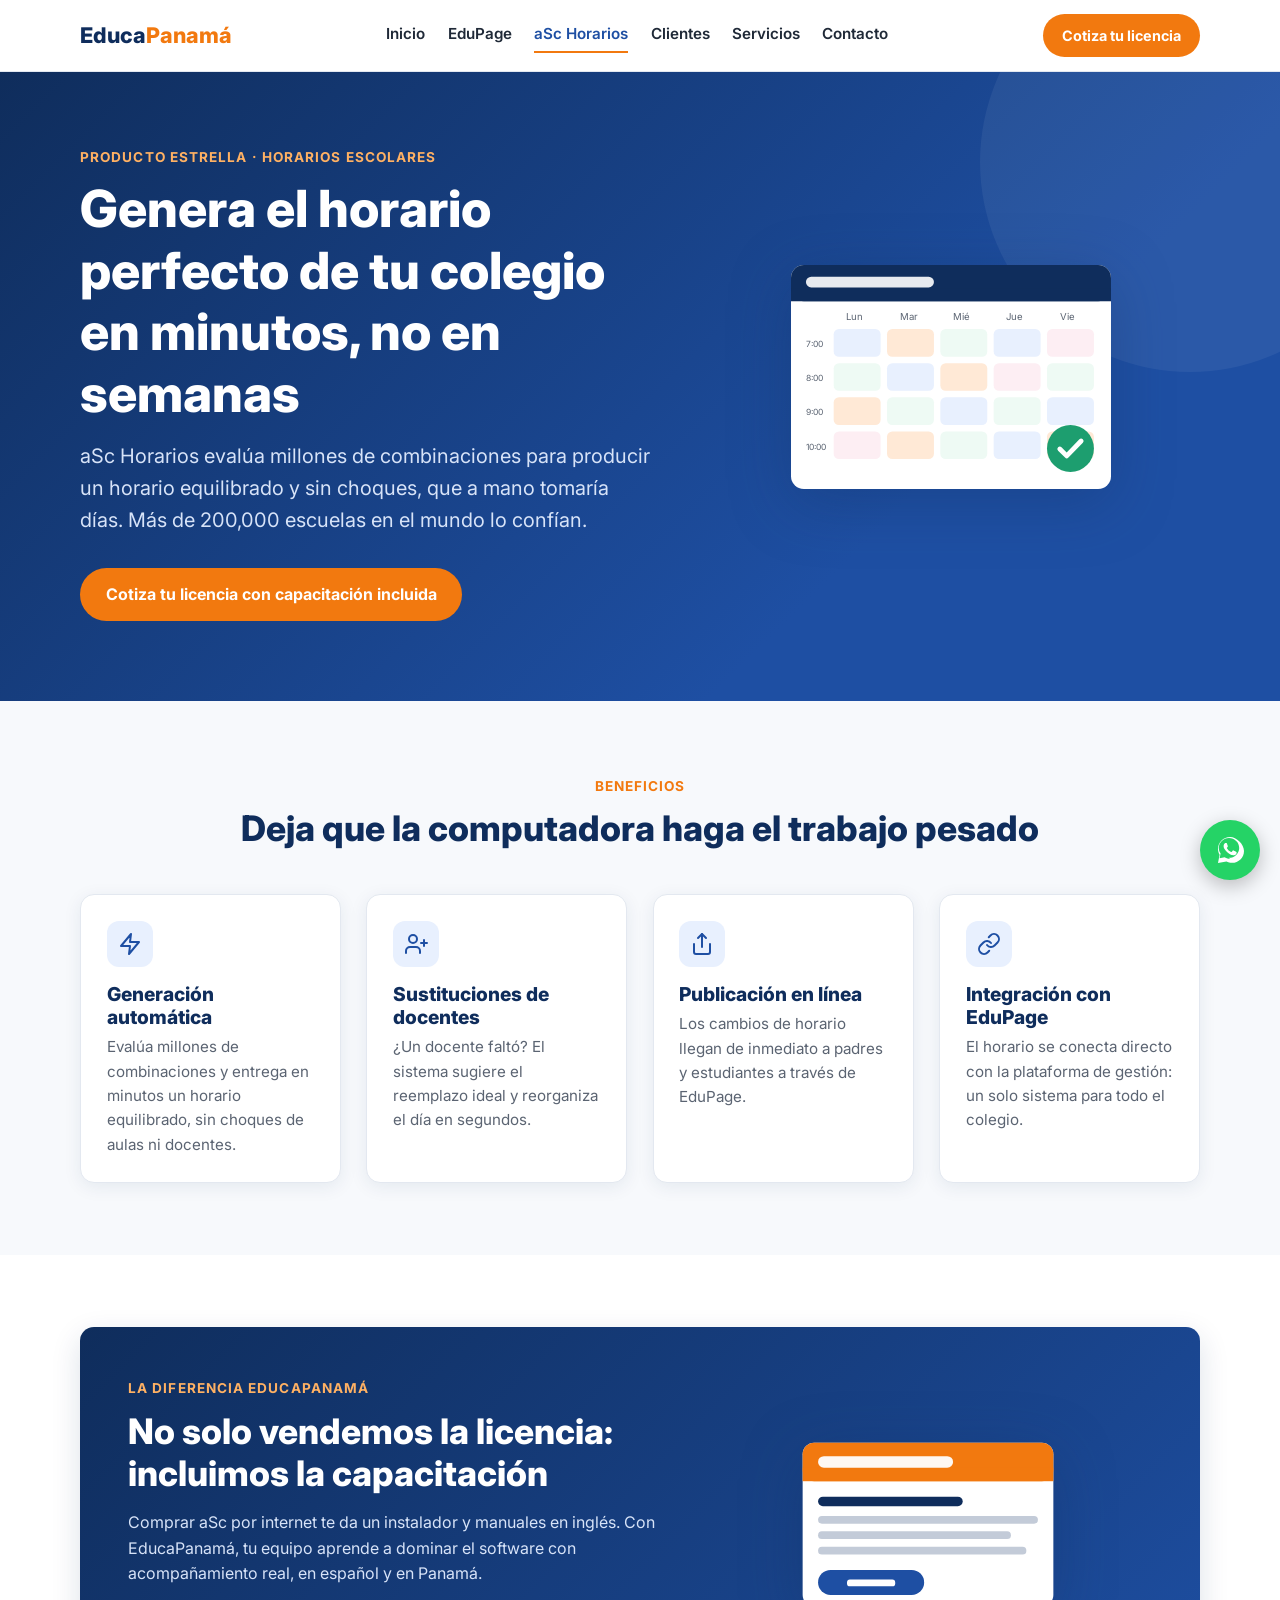
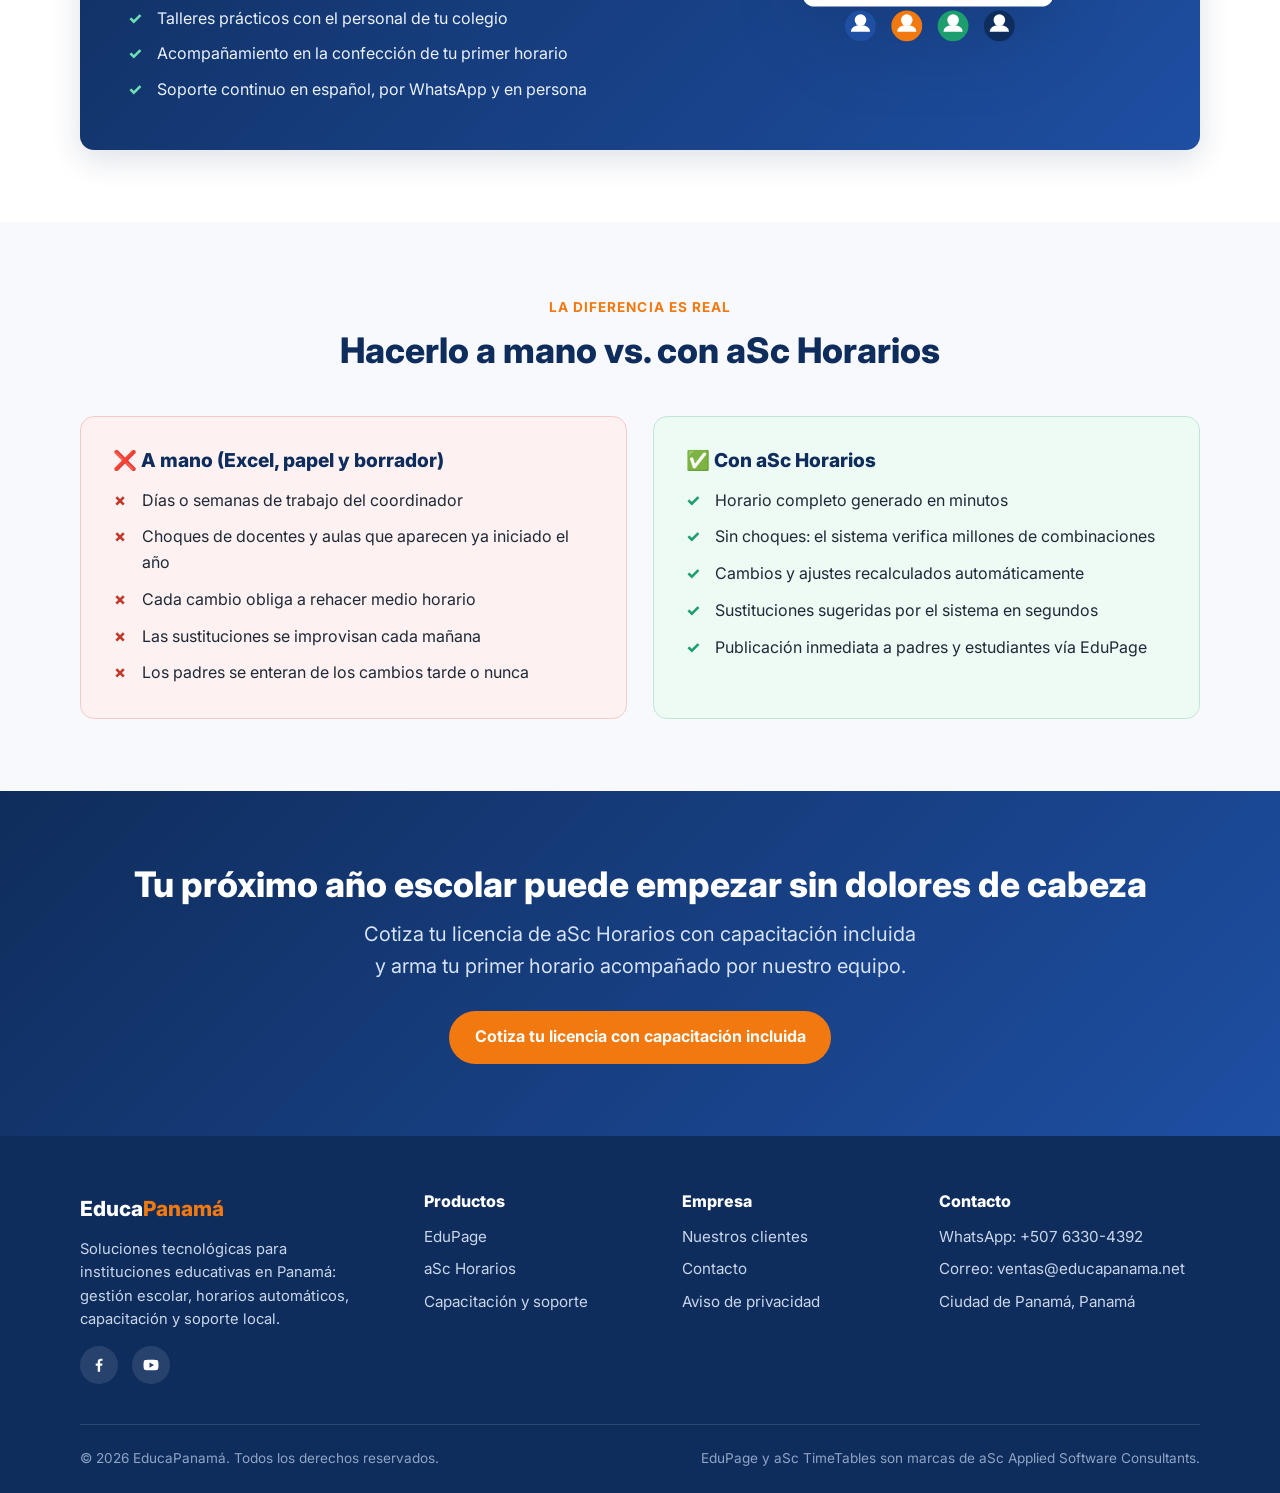
==== asc-horarios.html @ 320e926a "Sitio web de EducaPanamá (rediseño): EduPage, aSc Horarios, landing y formularios Mautic + WhatsApp " ====
<!DOCTYPE html>
<html lang="es">
<head>
  <meta charset="UTF-8">
  <meta name="viewport" content="width=device-width, initial-scale=1.0">
  <title>aSc Horarios Panamá — Horarios escolares automáticos con capacitación incluida</title>
  <meta name="description" content="aSc Horarios (aSc TimeTables) en Panamá: genera el horario de tu colegio en minutos, con sustituciones de docentes y capacitación incluida en español.">
  <meta property="og:title" content="aSc Horarios: el horario perfecto de tu colegio, en minutos">
  <meta property="og:description" content="Generación automática de horarios escolares con capacitación y soporte local en Panamá. Cotiza tu licencia.">
  <meta property="og:type" content="website">
  <meta property="og:url" content="https://educapanama.net/asc-horarios.html">
  <meta property="og:locale" content="es_PA">
  <meta property="og:image" content="https://educapanama.net/assets/og-educapanama.png">
  <link rel="preconnect" href="https://fonts.googleapis.com">
  <link rel="preconnect" href="https://fonts.gstatic.com" crossorigin>
  <link href="https://fonts.googleapis.com/css2?family=Inter:wght@400;600;700;800&display=swap" rel="stylesheet">
  <link rel="stylesheet" href="assets/css/styles.css">
</head>
<body>

<header class="site-header">
  <div class="container nav-wrap">
    <a class="brand" href="index.html">Educa<span>Panamá</span></a>
    <nav class="main-nav" aria-label="Navegación principal">
      <a href="index.html">Inicio</a>
      <a href="edupage.html">EduPage</a>
      <a href="asc-horarios.html" class="activo">aSc Horarios</a>
      <a href="clientes.html">Clientes</a>
      <a href="servicios.html">Servicios</a>
      <a href="contacto.html">Contacto</a>
    </nav>
    <a class="btn btn-primario nav-cta" href="https://wa.me/50763304392?text=Hola,%20quiero%20cotizar%20aSc%20Horarios%20con%20capacitaci%C3%B3n%20incluida.">Cotiza tu licencia</a>
    <button class="nav-toggle" aria-label="Abrir menú" aria-expanded="false">
      <svg viewBox="0 0 24 24" fill="none" stroke="currentColor" stroke-width="2" stroke-linecap="round" aria-hidden="true"><path d="M4 6h16M4 12h16M4 18h16"/></svg>
    </button>
  </div>
</header>

<!-- HERO -->
<section class="hero">
  <div class="container hero-grid">
    <div>
      <span class="kicker" style="color:#ffb163">Producto estrella · Horarios escolares</span>
      <h1>Genera el horario perfecto de tu colegio en minutos, no en semanas</h1>
      <p class="subtitulo">aSc Horarios evalúa millones de combinaciones para producir un horario equilibrado y sin choques, que a mano tomaría días. Más de 200,000 escuelas en el mundo lo confían.</p>
      <div class="hero-acciones">
        <a class="btn btn-primario" href="https://wa.me/50763304392?text=Hola,%20quiero%20cotizar%20aSc%20Horarios%20con%20capacitaci%C3%B3n%20incluida.">Cotiza tu licencia con capacitación incluida</a>
      </div>
    </div>
    <div class="hero-visual">
      <!-- Mockup: cuadrícula de horario -->
      <svg class="mockup-sombra" viewBox="0 0 300 220" width="320" role="img" aria-label="Horario escolar generado automáticamente">
        <rect x="0" y="0" width="300" height="210" rx="12" fill="#ffffff"/>
        <rect x="0" y="0" width="300" height="34" rx="12" fill="#0f2d5c"/>
        <rect x="0" y="22" width="300" height="12" fill="#0f2d5c"/>
        <rect x="14" y="11" width="120" height="10" rx="5" fill="#ffffff" opacity="0.9"/>
        <g font-family="Inter, sans-serif" font-size="9" fill="#5b6472">
          <text x="52" y="52">Lun</text><text x="102" y="52">Mar</text><text x="152" y="52">Mié</text><text x="202" y="52">Jue</text><text x="252" y="52">Vie</text>
        </g>
        <g>
          <rect x="40" y="60" width="44" height="26" rx="5" fill="#e8f0fe"/><rect x="90" y="60" width="44" height="26" rx="5" fill="#ffe9d6"/><rect x="140" y="60" width="44" height="26" rx="5" fill="#eefaf4"/><rect x="190" y="60" width="44" height="26" rx="5" fill="#e8f0fe"/><rect x="240" y="60" width="44" height="26" rx="5" fill="#fdeef3"/>
          <rect x="40" y="92" width="44" height="26" rx="5" fill="#eefaf4"/><rect x="90" y="92" width="44" height="26" rx="5" fill="#e8f0fe"/><rect x="140" y="92" width="44" height="26" rx="5" fill="#ffe9d6"/><rect x="190" y="92" width="44" height="26" rx="5" fill="#fdeef3"/><rect x="240" y="92" width="44" height="26" rx="5" fill="#eefaf4"/>
          <rect x="40" y="124" width="44" height="26" rx="5" fill="#ffe9d6"/><rect x="90" y="124" width="44" height="26" rx="5" fill="#eefaf4"/><rect x="140" y="124" width="44" height="26" rx="5" fill="#e8f0fe"/><rect x="190" y="124" width="44" height="26" rx="5" fill="#eefaf4"/><rect x="240" y="124" width="44" height="26" rx="5" fill="#e8f0fe"/>
          <rect x="40" y="156" width="44" height="26" rx="5" fill="#fdeef3"/><rect x="90" y="156" width="44" height="26" rx="5" fill="#ffe9d6"/><rect x="140" y="156" width="44" height="26" rx="5" fill="#eefaf4"/><rect x="190" y="156" width="44" height="26" rx="5" fill="#e8f0fe"/><rect x="240" y="156" width="44" height="26" rx="5" fill="#ffe9d6"/>
        </g>
        <g font-family="Inter, sans-serif" font-size="8" fill="#5b6472">
          <text x="14" y="77">7:00</text><text x="14" y="109">8:00</text><text x="14" y="141">9:00</text><text x="14" y="173">10:00</text>
        </g>
        <g transform="translate(238, 148)">
          <circle cx="24" cy="24" r="22" fill="#1d9e6f"/>
          <path d="M14 24.5l6.5 6.5L34 17" stroke="#ffffff" stroke-width="4.5" fill="none" stroke-linecap="round" stroke-linejoin="round"/>
        </g>
      </svg>
    </div>
  </div>
</section>

<!-- BENEFICIOS -->
<section class="seccion">
  <div class="container">
    <div class="encabezado-seccion centrado">
      <span class="kicker">Beneficios</span>
      <h2>Deja que la computadora haga el trabajo pesado</h2>
    </div>
    <div class="grid-4">
      <div class="feature">
        <div class="icono"><svg viewBox="0 0 24 24" fill="none" stroke="#1e4fa3" stroke-width="2" stroke-linecap="round" stroke-linejoin="round" aria-hidden="true"><polygon points="13 2 3 14 12 14 11 22 21 10 12 10 13 2"/></svg></div>
        <h3>Generación automática</h3>
        <p>Evalúa millones de combinaciones y entrega en minutos un horario equilibrado, sin choques de aulas ni docentes.</p>
      </div>
      <div class="feature">
        <div class="icono"><svg viewBox="0 0 24 24" fill="none" stroke="#1e4fa3" stroke-width="2" stroke-linecap="round" stroke-linejoin="round" aria-hidden="true"><path d="M16 21v-2a4 4 0 0 0-4-4H6a4 4 0 0 0-4 4v2"/><circle cx="9" cy="7" r="4"/><path d="M20 8v6M23 11h-6"/></svg></div>
        <h3>Sustituciones de docentes</h3>
        <p>¿Un docente faltó? El sistema sugiere el reemplazo ideal y reorganiza el día en segundos.</p>
      </div>
      <div class="feature">
        <div class="icono"><svg viewBox="0 0 24 24" fill="none" stroke="#1e4fa3" stroke-width="2" stroke-linecap="round" stroke-linejoin="round" aria-hidden="true"><path d="M4 12v8a2 2 0 0 0 2 2h12a2 2 0 0 0 2-2v-8"/><polyline points="16 6 12 2 8 6"/><line x1="12" y1="2" x2="12" y2="15"/></svg></div>
        <h3>Publicación en línea</h3>
        <p>Los cambios de horario llegan de inmediato a padres y estudiantes a través de EduPage.</p>
      </div>
      <div class="feature">
        <div class="icono"><svg viewBox="0 0 24 24" fill="none" stroke="#1e4fa3" stroke-width="2" stroke-linecap="round" stroke-linejoin="round" aria-hidden="true"><path d="M10 13a5 5 0 0 0 7.54.54l3-3a5 5 0 0 0-7.07-7.07l-1.72 1.71"/><path d="M14 11a5 5 0 0 0-7.54-.54l-3 3a5 5 0 0 0 7.07 7.07l1.71-1.71"/></svg></div>
        <h3>Integración con EduPage</h3>
        <p>El horario se conecta directo con la plataforma de gestión: un solo sistema para todo el colegio.</p>
      </div>
    </div>
  </div>
</section>

<!-- DIFERENCIADOR: CAPACITACIÓN INCLUIDA -->
<section class="seccion seccion-alt">
  <div class="container">
    <div class="diferenciador">
      <div>
        <span class="kicker">La diferencia EducaPanamá</span>
        <h2>No solo vendemos la licencia: incluimos la capacitación</h2>
        <p>Comprar aSc por internet te da un instalador y manuales en inglés. Con EducaPanamá, tu equipo aprende a dominar el software con acompañamiento real, en español y en Panamá.</p>
        <ul>
          <li>Talleres prácticos con el personal de tu colegio</li>
          <li>Acompañamiento en la confección de tu primer horario</li>
          <li>Soporte continuo en español, por WhatsApp y en persona</li>
        </ul>
      </div>
      <div class="diferenciador-visual">
        <!-- Mockup: pantalla de capacitación -->
        <svg class="mockup-sombra" viewBox="0 0 280 220" width="270" role="img" aria-label="Capacitación al personal del colegio">
          <rect x="10" y="10" width="260" height="170" rx="12" fill="#ffffff"/>
          <rect x="10" y="10" width="260" height="40" rx="12" fill="#f2790f"/>
          <rect x="10" y="36" width="260" height="14" fill="#f2790f"/>
          <rect x="26" y="24" width="140" height="12" rx="6" fill="#ffffff" opacity="0.95"/>
          <rect x="26" y="66" width="150" height="10" rx="5" fill="#0f2d5c"/>
          <rect x="26" y="86" width="228" height="8" rx="4" fill="#c3cbd8"/>
          <rect x="26" y="102" width="200" height="8" rx="4" fill="#c3cbd8"/>
          <rect x="26" y="118" width="216" height="8" rx="4" fill="#c3cbd8"/>
          <rect x="26" y="142" width="110" height="26" rx="13" fill="#1e4fa3"/>
          <rect x="56" y="152" width="50" height="7" rx="3" fill="#ffffff"/>
          <g>
            <circle cx="70" cy="200" r="16" fill="#1e4fa3"/><circle cx="70" cy="194" r="6" fill="#ffffff"/><path d="M60 206a10 7 0 0 1 20 0z" fill="#ffffff"/>
            <circle cx="118" cy="200" r="16" fill="#f2790f"/><circle cx="118" cy="194" r="6" fill="#ffffff"/><path d="M108 206a10 7 0 0 1 20 0z" fill="#ffffff"/>
            <circle cx="166" cy="200" r="16" fill="#1d9e6f"/><circle cx="166" cy="194" r="6" fill="#ffffff"/><path d="M156 206a10 7 0 0 1 20 0z" fill="#ffffff"/>
            <circle cx="214" cy="200" r="16" fill="#0f2d5c"/><circle cx="214" cy="194" r="6" fill="#ffffff"/><path d="M204 206a10 7 0 0 1 20 0z" fill="#ffffff"/>
          </g>
        </svg>
      </div>
    </div>
  </div>
</section>

<!-- COMPARATIVA -->
<section class="seccion">
  <div class="container">
    <div class="encabezado-seccion centrado">
      <span class="kicker">La diferencia es real</span>
      <h2>Hacerlo a mano vs. con aSc Horarios</h2>
    </div>
    <div class="comparativa">
      <div class="comparativa-col comparativa-mala">
        <h3>❌ A mano (Excel, papel y borrador)</h3>
        <ul>
          <li>Días o semanas de trabajo del coordinador</li>
          <li>Choques de docentes y aulas que aparecen ya iniciado el año</li>
          <li>Cada cambio obliga a rehacer medio horario</li>
          <li>Las sustituciones se improvisan cada mañana</li>
          <li>Los padres se enteran de los cambios tarde o nunca</li>
        </ul>
      </div>
      <div class="comparativa-col comparativa-buena">
        <h3>✅ Con aSc Horarios</h3>
        <ul>
          <li>Horario completo generado en minutos</li>
          <li>Sin choques: el sistema verifica millones de combinaciones</li>
          <li>Cambios y ajustes recalculados automáticamente</li>
          <li>Sustituciones sugeridas por el sistema en segundos</li>
          <li>Publicación inmediata a padres y estudiantes vía EduPage</li>
        </ul>
      </div>
    </div>
  </div>
</section>

<!-- CTA -->
<section class="seccion seccion-azul cta-final">
  <div class="container">
    <h2>Tu próximo año escolar puede empezar sin dolores de cabeza</h2>
    <p class="subtitulo">Cotiza tu licencia de aSc Horarios con capacitación incluida y arma tu primer horario acompañado por nuestro equipo.</p>
    <a class="btn btn-primario" href="https://wa.me/50763304392?text=Hola,%20quiero%20cotizar%20aSc%20Horarios%20con%20capacitaci%C3%B3n%20incluida.">Cotiza tu licencia con capacitación incluida</a>
  </div>
</section>

<footer class="site-footer">
  <div class="container">
    <div class="footer-grid">
      <div class="footer-brand">
        <a class="brand" href="index.html">Educa<span>Panamá</span></a>
        <p>Soluciones tecnológicas para instituciones educativas en Panamá: gestión escolar, horarios automáticos, capacitación y soporte local.</p>
        <div class="redes">
          <a href="https://www.facebook.com/profile.php?id=100027925161652" aria-label="Facebook"><svg viewBox="0 0 24 24" aria-hidden="true"><path d="M13.5 21v-8h2.7l.4-3.1h-3.1V7.9c0-.9.3-1.5 1.6-1.5h1.6V3.6c-.3 0-1.3-.1-2.4-.1-2.4 0-4 1.4-4 4.1v2.3H7.6V13h2.7v8h3.2z"/></svg></a>
          <a href="https://www.youtube.com/@edupagepanama4382" aria-label="YouTube"><svg viewBox="0 0 24 24" aria-hidden="true"><path d="M21.6 7.2a2.5 2.5 0 0 0-1.8-1.8C18.2 5 12 5 12 5s-6.2 0-7.8.4A2.5 2.5 0 0 0 2.4 7.2 26 26 0 0 0 2 12a26 26 0 0 0 .4 4.8 2.5 2.5 0 0 0 1.8 1.8c1.6.4 7.8.4 7.8.4s6.2 0 7.8-.4a2.5 2.5 0 0 0 1.8-1.8A26 26 0 0 0 22 12a26 26 0 0 0-.4-4.8zM10 15.5v-7l6 3.5-6 3.5z"/></svg></a>
        </div>
      </div>
      <div>
        <h4>Productos</h4>
        <ul>
          <li><a href="edupage.html">EduPage</a></li>
          <li><a href="asc-horarios.html">aSc Horarios</a></li>
          <li><a href="servicios.html">Capacitación y soporte</a></li>
        </ul>
      </div>
      <div>
        <h4>Empresa</h4>
        <ul>
          <li><a href="clientes.html">Nuestros clientes</a></li>
          <li><a href="contacto.html">Contacto</a></li>
          <li><a href="privacidad.html">Aviso de privacidad</a></li>
        </ul>
      </div>
      <div>
        <h4>Contacto</h4>
        <ul>
          <li>WhatsApp: <a href="https://wa.me/50763304392">+507 6330-4392</a></li>
          <li>Correo: <a href="mailto:ventas@educapanama.net">ventas@educapanama.net</a></li>
          <li>Ciudad de Panamá, Panamá</li>
        </ul>
      </div>
    </div>
    <div class="footer-legal">
      <span>© <span id="anio-actual">2026</span> EducaPanamá. Todos los derechos reservados.</span>
      <span>EduPage y aSc TimeTables son marcas de aSc Applied Software Consultants.</span>
    </div>
  </div>
</footer>

<a class="whatsapp-flotante" href="https://wa.me/50763304392?text=Hola,%20quiero%20cotizar%20aSc%20Horarios%20con%20capacitaci%C3%B3n%20incluida." aria-label="Escríbenos por WhatsApp">
  <svg viewBox="0 0 32 32" aria-hidden="true"><path d="M16 3C9.4 3 4 8.3 4 14.9c0 2.1.6 4.1 1.6 5.9L4 29l8.4-1.6c1.7.9 3.6 1.4 5.6 1.4 6.6 0 12-5.3 12-11.9S22.6 3 16 3zm0 21.8c-1.8 0-3.5-.5-5-1.3l-.4-.2-5 1 1-4.8-.3-.4a9.6 9.6 0 0 1-1.5-5.2c0-5.4 4.6-9.9 10.2-9.9s10.2 4.4 10.2 9.9-4.6 9.9-10.2 9.9zm5.6-7.4c-.3-.2-1.8-.9-2.1-1s-.5-.2-.7.2-.8 1-1 1.2-.4.2-.7.1a8.3 8.3 0 0 1-2.5-1.5 9.2 9.2 0 0 1-1.7-2.1c-.2-.3 0-.5.1-.6l.5-.6c.2-.2.2-.3.3-.6s0-.4 0-.6l-.9-2.3c-.2-.6-.5-.5-.7-.5h-.6c-.2 0-.6.1-.9.4-.3.3-1.1 1.1-1.1 2.7s1.2 3.1 1.3 3.3c.2.2 2.3 3.5 5.5 4.9.8.3 1.4.5 1.8.7.8.2 1.5.2 2.1.1.6-.1 1.8-.7 2.1-1.5.3-.7.3-1.3.2-1.5s-.3-.2-.6-.4z"/></svg>
</a>

<script src="assets/js/main.js"></script>
</body>
</html>
---- assets/css/styles.css ----
/* ============================================
   EducaPanamá — estilos globales
   ============================================ */
:root {
  --azul: #1e4fa3;
  --azul-oscuro: #0f2d5c;
  --azul-claro: #e8f0fe;
  --naranja: #f2790f;
  --naranja-oscuro: #d96a0a;
  --verde: #1d9e6f;
  --texto: #1f2937;
  --texto-suave: #5b6472;
  --fondo: #f7f9fc;
  --blanco: #ffffff;
  --borde: #e3e8f0;
  --sombra: 0 4px 18px rgba(15, 45, 92, 0.08);
  --sombra-alta: 0 10px 30px rgba(15, 45, 92, 0.14);
  --radio: 14px;
}

* { margin: 0; padding: 0; box-sizing: border-box; }

html { scroll-behavior: smooth; }

body {
  font-family: "Inter", "Segoe UI", system-ui, -apple-system, sans-serif;
  color: var(--texto);
  background: var(--fondo);
  line-height: 1.6;
  -webkit-font-smoothing: antialiased;
}

img, svg { max-width: 100%; display: block; }

a { color: var(--azul); text-decoration: none; }

.container {
  width: min(1120px, 92%);
  margin: 0 auto;
}

/* ---------- Tipografía ---------- */
h1, h2, h3, h4 {
  color: var(--azul-oscuro);
  line-height: 1.2;
  font-weight: 800;
}
h1 { font-size: clamp(2rem, 5vw, 3.2rem); }
h2 { font-size: clamp(1.5rem, 3.5vw, 2.2rem); }
h3 { font-size: 1.2rem; }

.subtitulo {
  color: var(--texto-suave);
  font-size: clamp(1.05rem, 2vw, 1.25rem);
  max-width: 640px;
}

.centrado { text-align: center; }
.centrado .subtitulo { margin-left: auto; margin-right: auto; }

.kicker {
  display: inline-block;
  color: var(--naranja);
  font-weight: 700;
  text-transform: uppercase;
  letter-spacing: 0.08em;
  font-size: 0.85rem;
  margin-bottom: 0.6rem;
}

/* ---------- Botones ---------- */
.btn {
  display: inline-flex;
  align-items: center;
  gap: 0.5rem;
  padding: 0.85rem 1.6rem;
  border-radius: 999px;
  font-weight: 700;
  font-size: 1rem;
  transition: transform 0.15s ease, box-shadow 0.15s ease, background 0.15s ease;
  cursor: pointer;
  border: none;
}
.btn:hover { transform: translateY(-2px); box-shadow: var(--sombra-alta); }

.btn-primario { background: var(--naranja); color: #fff; }
.btn-primario:hover { background: var(--naranja-oscuro); }

.btn-secundario {
  background: transparent;
  color: var(--azul);
  border: 2px solid var(--azul);
}
.btn-secundario:hover { background: var(--azul-claro); }

.btn-blanco { background: #fff; color: var(--azul-oscuro); }

/* ---------- Header / navegación ---------- */
.site-header {
  position: sticky;
  top: 0;
  z-index: 100;
  background: rgba(255, 255, 255, 0.96);
  backdrop-filter: blur(8px);
  border-bottom: 1px solid var(--borde);
}

.nav-wrap {
  display: flex;
  align-items: center;
  justify-content: space-between;
  gap: 1rem;
  padding: 0.9rem 0;
}

.brand {
  font-size: 1.35rem;
  font-weight: 800;
  color: var(--azul-oscuro);
  white-space: nowrap;
}
.brand span { color: var(--naranja); }

.main-nav {
  display: flex;
  gap: 1.4rem;
  align-items: center;
}
.main-nav a {
  color: var(--texto);
  font-weight: 600;
  font-size: 0.95rem;
  padding: 0.3rem 0;
  border-bottom: 2px solid transparent;
}
.main-nav a:hover, .main-nav a.activo {
  color: var(--azul);
  border-bottom-color: var(--naranja);
}

.nav-cta { padding: 0.6rem 1.2rem; font-size: 0.9rem; }

.nav-toggle {
  display: none;
  background: none;
  border: none;
  cursor: pointer;
  padding: 0.4rem;
}
.nav-toggle svg { width: 28px; height: 28px; stroke: var(--azul-oscuro); }

/* ---------- Hero ---------- */
.hero {
  background: linear-gradient(135deg, var(--azul-oscuro) 0%, var(--azul) 70%);
  color: #fff;
  padding: 4.5rem 0 5rem;
  position: relative;
  overflow: hidden;
}
.hero::after {
  content: "";
  position: absolute;
  right: -120px;
  top: -120px;
  width: 420px;
  height: 420px;
  border-radius: 50%;
  background: rgba(255, 255, 255, 0.06);
}
.hero h1 { color: #fff; }
.hero .subtitulo { color: #d7e3f8; margin-top: 1rem; }
.hero-acciones { display: flex; flex-wrap: wrap; gap: 1rem; margin-top: 2rem; }
.hero-grid {
  display: grid;
  grid-template-columns: 1.15fr 1fr;
  gap: 3rem;
  align-items: center;
  position: relative;
  z-index: 1;
}
.hero-visual { display: flex; justify-content: center; }

/* ---------- Secciones ---------- */
.seccion { padding: 4.5rem 0; }
.seccion-alt { background: var(--blanco); }
.seccion-azul {
  background: linear-gradient(135deg, var(--azul-oscuro), var(--azul));
  color: #fff;
}
.seccion-azul h2 { color: #fff; }
.seccion-azul .subtitulo { color: #d7e3f8; }

.encabezado-seccion { margin-bottom: 2.8rem; }

/* ---------- Barra de confianza ---------- */
.barra-confianza {
  background: var(--blanco);
  border-bottom: 1px solid var(--borde);
  padding: 1.8rem 0;
}
.confianza-inner {
  display: flex;
  flex-wrap: wrap;
  align-items: center;
  justify-content: center;
  gap: 0.8rem 2.2rem;
  text-align: center;
}
.confianza-num {
  font-size: 1.6rem;
  font-weight: 800;
  color: var(--naranja);
  white-space: nowrap;
}
.confianza-texto { font-weight: 600; color: var(--azul-oscuro); }
.confianza-nombres {
  color: var(--texto-suave);
  font-size: 0.9rem;
  width: 100%;
}

/* ---------- Tarjetas ---------- */
.grid-2 { display: grid; grid-template-columns: 1fr 1fr; gap: 2rem; }
.grid-3 { display: grid; grid-template-columns: repeat(3, 1fr); gap: 1.6rem; }
.grid-4 { display: grid; grid-template-columns: repeat(4, 1fr); gap: 1.6rem; }

.tarjeta {
  background: var(--blanco);
  border: 1px solid var(--borde);
  border-radius: var(--radio);
  padding: 2rem;
  box-shadow: var(--sombra);
}

.tarjeta-producto {
  display: flex;
  flex-direction: column;
  gap: 1rem;
  transition: transform 0.2s ease, box-shadow 0.2s ease;
}
.tarjeta-producto:hover { transform: translateY(-4px); box-shadow: var(--sombra-alta); }
.tarjeta-producto .icono-producto {
  width: 56px;
  height: 56px;
  border-radius: 14px;
  display: flex;
  align-items: center;
  justify-content: center;
  background: var(--azul-claro);
}
.tarjeta-producto .icono-producto svg { width: 30px; height: 30px; }
.tarjeta-producto ul { list-style: none; display: grid; gap: 0.55rem; }
.tarjeta-producto li { padding-left: 1.6rem; position: relative; color: var(--texto-suave); }
.tarjeta-producto li::before {
  content: "✓";
  position: absolute;
  left: 0;
  color: var(--verde);
  font-weight: 800;
}
.tarjeta-producto .btn { margin-top: auto; align-self: flex-start; }

.etiqueta-producto {
  display: inline-block;
  background: var(--azul-claro);
  color: var(--azul);
  font-size: 0.78rem;
  font-weight: 700;
  padding: 0.25rem 0.8rem;
  border-radius: 999px;
  text-transform: uppercase;
  letter-spacing: 0.05em;
}

/* ---------- Beneficios / features ---------- */
.feature {
  background: var(--blanco);
  border: 1px solid var(--borde);
  border-radius: var(--radio);
  padding: 1.6rem;
  box-shadow: var(--sombra);
}
.feature .icono {
  width: 46px;
  height: 46px;
  border-radius: 12px;
  background: var(--azul-claro);
  display: flex;
  align-items: center;
  justify-content: center;
  margin-bottom: 1rem;
}
.feature .icono svg { width: 24px; height: 24px; }
.feature h3 { margin-bottom: 0.4rem; }
.feature p { color: var(--texto-suave); font-size: 0.95rem; }

/* ---------- Bloque diferenciador ---------- */
.diferenciador {
  border-radius: var(--radio);
  background: linear-gradient(135deg, var(--azul-oscuro), var(--azul));
  color: #fff;
  padding: 3rem;
  display: grid;
  grid-template-columns: 1.2fr 1fr;
  gap: 2.5rem;
  align-items: center;
  box-shadow: var(--sombra-alta);
}
.diferenciador h2 { color: #fff; margin-bottom: 1rem; }
.diferenciador p { color: #d7e3f8; }
.diferenciador .kicker { color: #ffb163; }
.diferenciador ul { list-style: none; margin-top: 1.2rem; display: grid; gap: 0.6rem; }
.diferenciador li { padding-left: 1.8rem; position: relative; color: #eaf1fc; }
.diferenciador li::before {
  content: "✓";
  position: absolute;
  left: 0;
  color: #6fe0b2;
  font-weight: 800;
}
.diferenciador-visual { display: flex; justify-content: center; }

/* ---------- Pasos de implementación ---------- */
.pasos { display: grid; grid-template-columns: repeat(4, 1fr); gap: 1.4rem; }
.paso {
  background: var(--blanco);
  border: 1px solid var(--borde);
  border-radius: var(--radio);
  padding: 1.6rem;
  position: relative;
}
.paso-num {
  width: 40px;
  height: 40px;
  border-radius: 50%;
  background: var(--naranja);
  color: #fff;
  font-weight: 800;
  display: flex;
  align-items: center;
  justify-content: center;
  margin-bottom: 1rem;
}
.paso h3 { font-size: 1.05rem; }
.paso p { color: var(--texto-suave); font-size: 0.92rem; }

/* ---------- Comparativa ---------- */
.comparativa {
  display: grid;
  grid-template-columns: 1fr 1fr;
  gap: 1.6rem;
}
.comparativa-col {
  border-radius: var(--radio);
  padding: 2rem;
}
.comparativa-mala {
  background: #fdf1f1;
  border: 1px solid #f3ccc9;
}
.comparativa-buena {
  background: #eefaf4;
  border: 1px solid #bfe8d4;
}
.comparativa-col h3 { margin-bottom: 1rem; }
.comparativa-col ul { list-style: none; display: grid; gap: 0.7rem; }
.comparativa-col li { padding-left: 1.8rem; position: relative; }
.comparativa-mala li::before { content: "✗"; position: absolute; left: 0; color: #c0392b; font-weight: 800; }
.comparativa-buena li::before { content: "✓"; position: absolute; left: 0; color: var(--verde); font-weight: 800; }

/* ---------- Testimonios ---------- */
.testimonio {
  background: var(--blanco);
  border: 1px solid var(--borde);
  border-radius: var(--radio);
  padding: 1.8rem;
  box-shadow: var(--sombra);
  display: flex;
  flex-direction: column;
  gap: 1rem;
}
.testimonio blockquote {
  font-size: 1rem;
  color: var(--texto);
  font-style: italic;
}
.testimonio .autor { font-weight: 700; color: var(--azul-oscuro); font-size: 0.95rem; }
.testimonio .cargo { color: var(--texto-suave); font-size: 0.85rem; font-style: normal; }
.testimonio .comilla { font-size: 2.4rem; color: var(--naranja); line-height: 1; font-weight: 800; }

/* ---------- Clientes ---------- */
.clientes-grid {
  display: grid;
  grid-template-columns: repeat(3, 1fr);
  gap: 1.2rem;
}
.cliente-item {
  background: var(--blanco);
  border: 1px solid var(--borde);
  border-radius: 12px;
  padding: 1.1rem 1.3rem;
  font-weight: 600;
  color: var(--azul-oscuro);
  display: flex;
  align-items: center;
  gap: 0.8rem;
  font-size: 0.95rem;
}
.cliente-item svg { width: 22px; height: 22px; flex-shrink: 0; }

/* ---------- CTA final ---------- */
.cta-final { text-align: center; }
.cta-final .btn { margin-top: 1.8rem; }
.cta-final p { max-width: 560px; margin: 0.8rem auto 0; }

/* ---------- Formulario ---------- */
.form-contacto {
  background: var(--blanco);
  border: 1px solid var(--borde);
  border-radius: var(--radio);
  padding: 2.2rem;
  box-shadow: var(--sombra);
  display: grid;
  gap: 1.2rem;
}
.campo { display: grid; gap: 0.35rem; }
.campo label { font-weight: 600; font-size: 0.92rem; color: var(--azul-oscuro); }
.campo input, .campo select, .campo textarea {
  font: inherit;
  padding: 0.75rem 1rem;
  border: 1.5px solid var(--borde);
  border-radius: 10px;
  background: var(--fondo);
  color: var(--texto);
  width: 100%;
}
.campo input:focus, .campo select:focus, .campo textarea:focus {
  outline: 2px solid var(--azul);
  outline-offset: 1px;
  background: #fff;
}
.form-fila { display: grid; grid-template-columns: 1fr 1fr; gap: 1.2rem; }

.datos-contacto { display: grid; gap: 1.4rem; align-content: start; }
.dato-contacto {
  display: flex;
  gap: 1rem;
  align-items: flex-start;
  background: var(--blanco);
  border: 1px solid var(--borde);
  border-radius: 12px;
  padding: 1.2rem 1.4rem;
}
.dato-contacto svg { width: 24px; height: 24px; flex-shrink: 0; margin-top: 2px; }
.dato-contacto strong { display: block; color: var(--azul-oscuro); }
.dato-contacto a { font-weight: 600; }

/* ---------- Footer ---------- */
.site-footer {
  background: var(--azul-oscuro);
  color: #c9d6ea;
  padding: 3.5rem 0 1.5rem;
  margin-top: 0;
}
.footer-grid {
  display: grid;
  grid-template-columns: 1.4fr 1fr 1fr 1.2fr;
  gap: 2.5rem;
  padding-bottom: 2.5rem;
  border-bottom: 1px solid rgba(255, 255, 255, 0.12);
}
.site-footer h4 { color: #fff; margin-bottom: 0.9rem; font-size: 1rem; }
.site-footer a { color: #c9d6ea; }
.site-footer a:hover { color: #fff; }
.site-footer ul { list-style: none; display: grid; gap: 0.5rem; font-size: 0.95rem; }
.footer-brand .brand { color: #fff; font-size: 1.3rem; }
.footer-brand p { font-size: 0.92rem; margin-top: 0.8rem; max-width: 300px; }
.footer-legal {
  display: flex;
  flex-wrap: wrap;
  justify-content: space-between;
  gap: 0.8rem;
  padding-top: 1.4rem;
  font-size: 0.85rem;
  color: #8fa3c4;
}
.redes { display: flex; gap: 0.9rem; margin-top: 0.9rem; }
.redes a {
  width: 38px;
  height: 38px;
  border-radius: 50%;
  background: rgba(255, 255, 255, 0.1);
  display: flex;
  align-items: center;
  justify-content: center;
}
.redes a:hover { background: var(--naranja); }
.redes svg { width: 18px; height: 18px; fill: #fff; }

/* ---------- WhatsApp flotante ---------- */
.whatsapp-flotante {
  position: fixed;
  right: 20px;
  bottom: 20px;
  z-index: 200;
  width: 60px;
  height: 60px;
  border-radius: 50%;
  background: #25d366;
  display: flex;
  align-items: center;
  justify-content: center;
  box-shadow: 0 6px 20px rgba(0, 0, 0, 0.25);
  transition: transform 0.15s ease;
}
.whatsapp-flotante:hover { transform: scale(1.08); }
.whatsapp-flotante svg { width: 32px; height: 32px; fill: #fff; }

/* ---------- Mockups SVG ---------- */
.mockup-sombra { filter: drop-shadow(0 14px 30px rgba(15, 45, 92, 0.3)); }

/* ---------- Responsive ---------- */
@media (max-width: 900px) {
  .hero-grid { grid-template-columns: 1fr; }
  .hero-visual { order: -1; }
  .hero-visual svg { max-width: 300px; }
  .grid-2, .grid-3, .grid-4, .comparativa, .clientes-grid { grid-template-columns: 1fr 1fr; }
  .pasos { grid-template-columns: 1fr 1fr; }
  .diferenciador { grid-template-columns: 1fr; padding: 2rem; }
  .footer-grid { grid-template-columns: 1fr 1fr; }
}

@media (max-width: 640px) {
  .grid-2, .grid-3, .grid-4, .comparativa, .clientes-grid, .pasos, .form-fila { grid-template-columns: 1fr; }
  .footer-grid { grid-template-columns: 1fr; }
  .seccion { padding: 3rem 0; }
  .hero { padding: 3rem 0; }

  .nav-toggle { display: block; }
  .nav-cta { display: none; }
  .main-nav {
    display: none;
    position: absolute;
    top: 100%;
    left: 0;
    right: 0;
    background: #fff;
    flex-direction: column;
    align-items: stretch;
    gap: 0;
    border-bottom: 1px solid var(--borde);
    box-shadow: var(--sombra-alta);
  }
  .main-nav.abierto { display: flex; }
  .main-nav a {
    padding: 0.9rem 1.4rem;
    border-bottom: 1px solid var(--borde);
  }
}

/* ============================================
   Landing page de demo (landing-demo.html)
   ============================================ */
.skip-link {
  position: absolute;
  left: -9999px;
  top: 0;
  background: var(--naranja);
  color: #fff;
  padding: 0.6rem 1rem;
  border-radius: 0 0 8px 0;
  z-index: 300;
}
.skip-link:focus { left: 0; }

/* Header simplificado: solo logo + 1 CTA */
.header-landing .nav-wrap { justify-content: space-between; }

/* Hero de la landing con formulario a la derecha */
.hero-landing .hero-grid {
  grid-template-columns: 1.1fr 0.9fr;
  align-items: start;
}
.chip-confianza {
  display: inline-flex;
  align-items: center;
  gap: 0.5rem;
  background: rgba(255, 255, 255, 0.12);
  color: #fff;
  font-weight: 600;
  font-size: 0.85rem;
  padding: 0.4rem 0.9rem;
  border-radius: 999px;
  margin-bottom: 1.2rem;
}
.chip-confianza .punto {
  width: 9px;
  height: 9px;
  border-radius: 50%;
  background: #6fe0b2;
  box-shadow: 0 0 0 4px rgba(111, 224, 178, 0.25);
}
.hero-lista {
  list-style: none;
  margin: 1.4rem 0 0;
  display: grid;
  gap: 0.55rem;
}
.hero-lista li {
  padding-left: 1.8rem;
  position: relative;
  color: #eaf1fc;
}
.hero-lista li::before {
  content: "✓";
  position: absolute;
  left: 0;
  color: #6fe0b2;
  font-weight: 800;
}

/* Tarjeta de formulario sobre el hero */
.form-card {
  background: var(--blanco);
  border-radius: var(--radio);
  padding: 1.8rem;
  box-shadow: var(--sombra-alta);
}
.form-card h3 { font-size: 1.25rem; margin-bottom: 0.3rem; }
.form-card .form-fila { gap: 0.9rem; }
.form-card .campo { margin-top: 0.9rem; }
.form-card .btn { width: 100%; justify-content: center; margin-top: 1.2rem; }
.form-card .nota-form {
  color: var(--texto-suave);
  font-size: 0.82rem;
  text-align: center;
  margin-top: 0.8rem;
}
.req { color: var(--naranja); }

/* Franja de estadísticas del problema */
.stat {
  background: var(--blanco);
  border: 1px solid var(--borde);
  border-radius: var(--radio);
  padding: 1.8rem;
  box-shadow: var(--sombra);
}
.stat .big {
  font-size: 2.2rem;
  font-weight: 800;
  color: var(--azul-oscuro);
  line-height: 1.1;
}
.stat .big .u { font-size: 1rem; color: var(--naranja); font-weight: 700; }
.stat p { color: var(--texto-suave); margin-top: 0.5rem; font-size: 0.95rem; }

/* FAQ */
.faq { max-width: 780px; margin: 0 auto; display: grid; gap: 0.8rem; }
.faq details {
  background: var(--blanco);
  border: 1px solid var(--borde);
  border-radius: 12px;
  padding: 0 1.3rem;
  box-shadow: var(--sombra);
}
.faq summary {
  font-weight: 700;
  color: var(--azul-oscuro);
  cursor: pointer;
  padding: 1.1rem 0;
  list-style: none;
  display: flex;
  justify-content: space-between;
  align-items: center;
  gap: 1rem;
}
.faq summary::-webkit-details-marker { display: none; }
.faq summary::after {
  content: "+";
  color: var(--naranja);
  font-size: 1.5rem;
  font-weight: 700;
  line-height: 1;
}
.faq details[open] summary::after { content: "−"; }
.faq details p { color: var(--texto-suave); padding: 0 0 1.1rem; margin: 0; }

/* Barra fija de CTA (móvil sobre todo) */
.sticky-cta {
  position: fixed;
  left: 0;
  right: 0;
  bottom: 0;
  z-index: 190;
  display: none;
  gap: 0.6rem;
  padding: 0.7rem 1rem;
  background: rgba(255, 255, 255, 0.97);
  backdrop-filter: blur(8px);
  border-top: 1px solid var(--borde);
  box-shadow: 0 -6px 20px rgba(15, 45, 92, 0.1);
}
.sticky-cta .btn { flex: 1; justify-content: center; padding: 0.75rem 1rem; }
.btn-wa { background: #25d366; color: #fff; }

@media (max-width: 900px) {
  .hero-landing .hero-grid { grid-template-columns: 1fr; }
  .hero-landing .form-card { order: -1; }
  .sticky-cta { display: flex; }
  .hero-landing .whatsapp-flotante { display: none; }
}
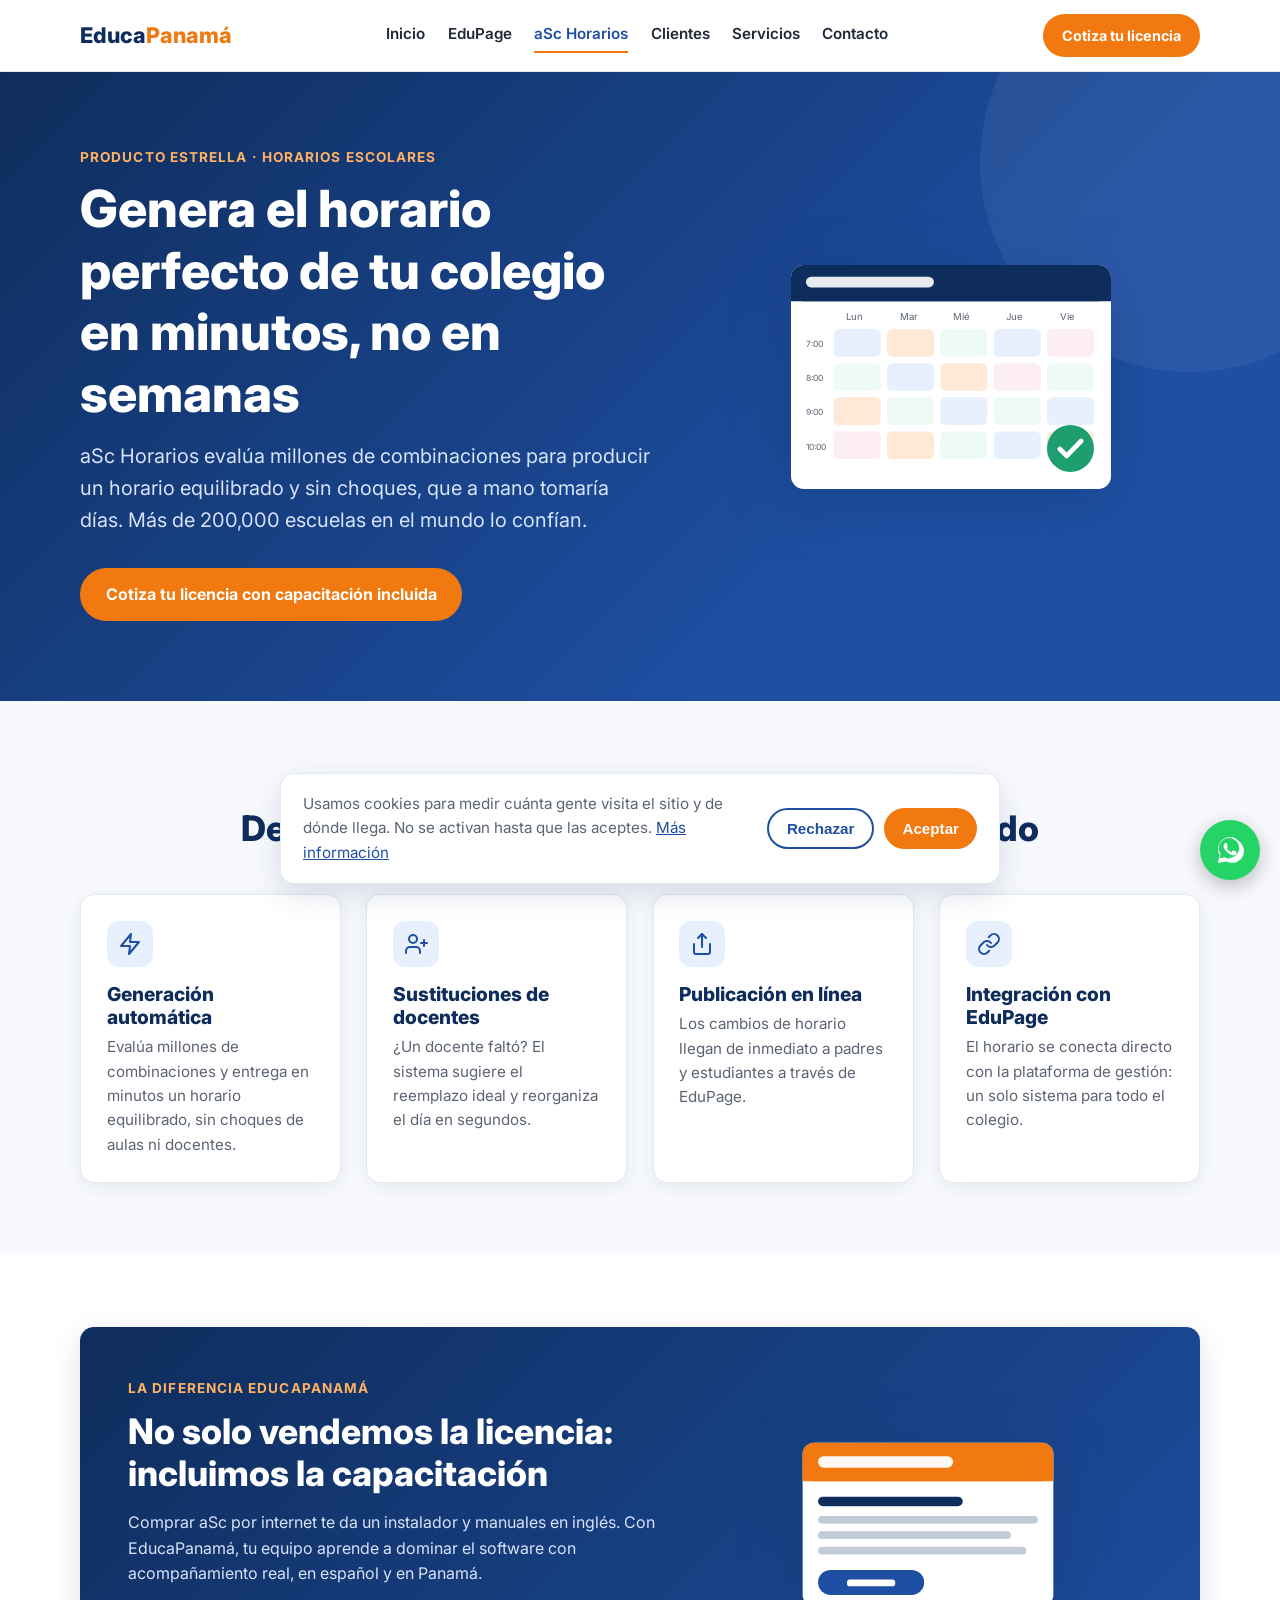
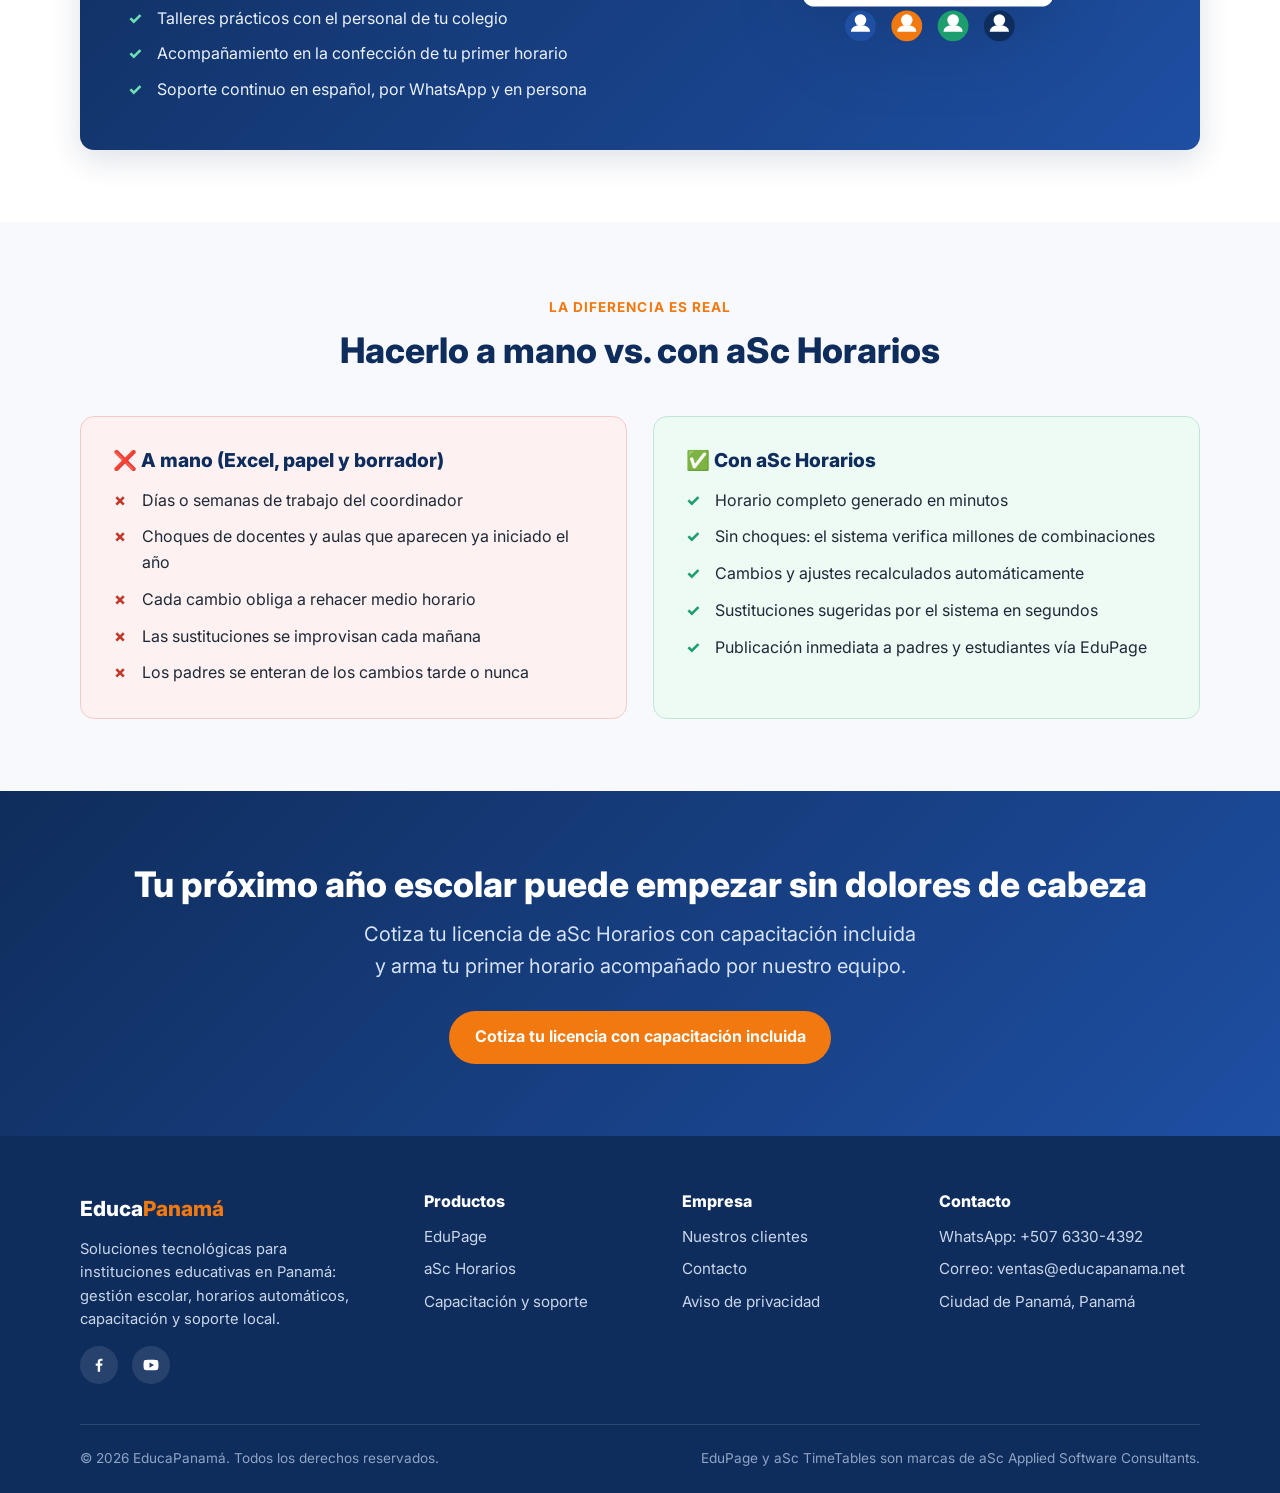
==== commit cfc5effb: "Agrega medición con consentimiento de cookies (Ley 81) Ningún script de seguimiento va suelto en el " ====
--- a/asc-horarios.html
+++ b/asc-horarios.html
@@ -8,26 +8,29 @@
   <meta property="og:title" content="aSc Horarios: el horario perfecto de tu colegio, en minutos">
   <meta property="og:description" content="Generación automática de horarios escolares con capacitación y soporte local en Panamá. Cotiza tu licencia.">
   <meta property="og:type" content="website">
-  <meta property="og:url" content="https://educapanama.net/asc-horarios.html">
+  <meta property="og:url" content="https://educapanama.net/asc-horarios">
+  <link rel="canonical" href="https://educapanama.net/asc-horarios">
   <meta property="og:locale" content="es_PA">
   <meta property="og:image" content="https://educapanama.net/assets/og-educapanama.png">
   <link rel="preconnect" href="https://fonts.googleapis.com">
   <link rel="preconnect" href="https://fonts.gstatic.com" crossorigin>
   <link href="https://fonts.googleapis.com/css2?family=Inter:wght@400;600;700;800&display=swap" rel="stylesheet">
   <link rel="stylesheet" href="assets/css/styles.css">
+  <!-- Consentimiento de cookies: decide si se carga Google Tag Manager. Ver assets/js/cookies.js -->
+  <script src="assets/js/cookies.js"></script>
 </head>
 <body>
 
 <header class="site-header">
   <div class="container nav-wrap">
-    <a class="brand" href="index.html">Educa<span>Panamá</span></a>
+    <a class="brand" href="/">Educa<span>Panamá</span></a>
     <nav class="main-nav" aria-label="Navegación principal">
-      <a href="index.html">Inicio</a>
-      <a href="edupage.html">EduPage</a>
-      <a href="asc-horarios.html" class="activo">aSc Horarios</a>
-      <a href="clientes.html">Clientes</a>
-      <a href="servicios.html">Servicios</a>
-      <a href="contacto.html">Contacto</a>
+      <a href="/">Inicio</a>
+      <a href="edupage">EduPage</a>
+      <a href="asc-horarios" class="activo">aSc Horarios</a>
+      <a href="clientes">Clientes</a>
+      <a href="servicios">Servicios</a>
+      <a href="contacto">Contacto</a>
     </nav>
     <a class="btn btn-primario nav-cta" href="https://wa.me/50763304392?text=Hola,%20quiero%20cotizar%20aSc%20Horarios%20con%20capacitaci%C3%B3n%20incluida.">Cotiza tu licencia</a>
     <button class="nav-toggle" aria-label="Abrir menú" aria-expanded="false">
@@ -191,7 +194,7 @@
   <div class="container">
     <div class="footer-grid">
       <div class="footer-brand">
-        <a class="brand" href="index.html">Educa<span>Panamá</span></a>
+        <a class="brand" href="/">Educa<span>Panamá</span></a>
         <p>Soluciones tecnológicas para instituciones educativas en Panamá: gestión escolar, horarios automáticos, capacitación y soporte local.</p>
         <div class="redes">
           <a href="https://www.facebook.com/profile.php?id=100027925161652" aria-label="Facebook"><svg viewBox="0 0 24 24" aria-hidden="true"><path d="M13.5 21v-8h2.7l.4-3.1h-3.1V7.9c0-.9.3-1.5 1.6-1.5h1.6V3.6c-.3 0-1.3-.1-2.4-.1-2.4 0-4 1.4-4 4.1v2.3H7.6V13h2.7v8h3.2z"/></svg></a>
@@ -201,17 +204,17 @@
       <div>
         <h4>Productos</h4>
         <ul>
-          <li><a href="edupage.html">EduPage</a></li>
-          <li><a href="asc-horarios.html">aSc Horarios</a></li>
-          <li><a href="servicios.html">Capacitación y soporte</a></li>
+          <li><a href="edupage">EduPage</a></li>
+          <li><a href="asc-horarios">aSc Horarios</a></li>
+          <li><a href="servicios">Capacitación y soporte</a></li>
         </ul>
       </div>
       <div>
         <h4>Empresa</h4>
         <ul>
-          <li><a href="clientes.html">Nuestros clientes</a></li>
-          <li><a href="contacto.html">Contacto</a></li>
-          <li><a href="privacidad.html">Aviso de privacidad</a></li>
+          <li><a href="clientes">Nuestros clientes</a></li>
+          <li><a href="contacto">Contacto</a></li>
+          <li><a href="privacidad">Aviso de privacidad</a></li>
         </ul>
       </div>
       <div>
--- a/assets/css/styles.css
+++ b/assets/css/styles.css
@@ -710,3 +710,39 @@
   .sticky-cta { display: flex; }
   .hero-landing .whatsapp-flotante { display: none; }
 }
+
+/* ---------- Aviso de cookies (Ley 81) — ver assets/js/cookies.js ---------- */
+.aviso-cookies {
+  position: fixed;
+  left: 16px;
+  right: 16px;
+  bottom: 16px;
+  z-index: 210;
+  max-width: 720px;
+  margin: 0 auto;
+  padding: 18px 22px;
+  display: flex;
+  flex-wrap: wrap;
+  align-items: center;
+  gap: 14px 20px;
+  background: var(--blanco);
+  color: var(--texto);
+  border: 1px solid var(--borde);
+  border-radius: var(--radio);
+  box-shadow: var(--sombra-alta);
+}
+.aviso-cookies p { flex: 1 1 300px; margin: 0; font-size: 0.95rem; color: var(--texto-suave); }
+.aviso-cookies a { color: var(--azul); text-decoration: underline; }
+.aviso-cookies-botones { display: flex; gap: 10px; flex: none; }
+.aviso-cookies .btn { padding: 10px 18px; font-size: 0.95rem; }
+.aviso-cookies .btn:hover { transform: none; }
+
+/* El botón flotante de WhatsApp vive abajo a la derecha: en pantallas
+   estrechas el aviso se sube para no taparlo. */
+@media (max-width: 1000px) {
+  .aviso-cookies { bottom: 92px; padding: 16px; }
+}
+@media (max-width: 560px) {
+  .aviso-cookies-botones { width: 100%; }
+  .aviso-cookies-botones .btn { flex: 1; justify-content: center; }
+}
